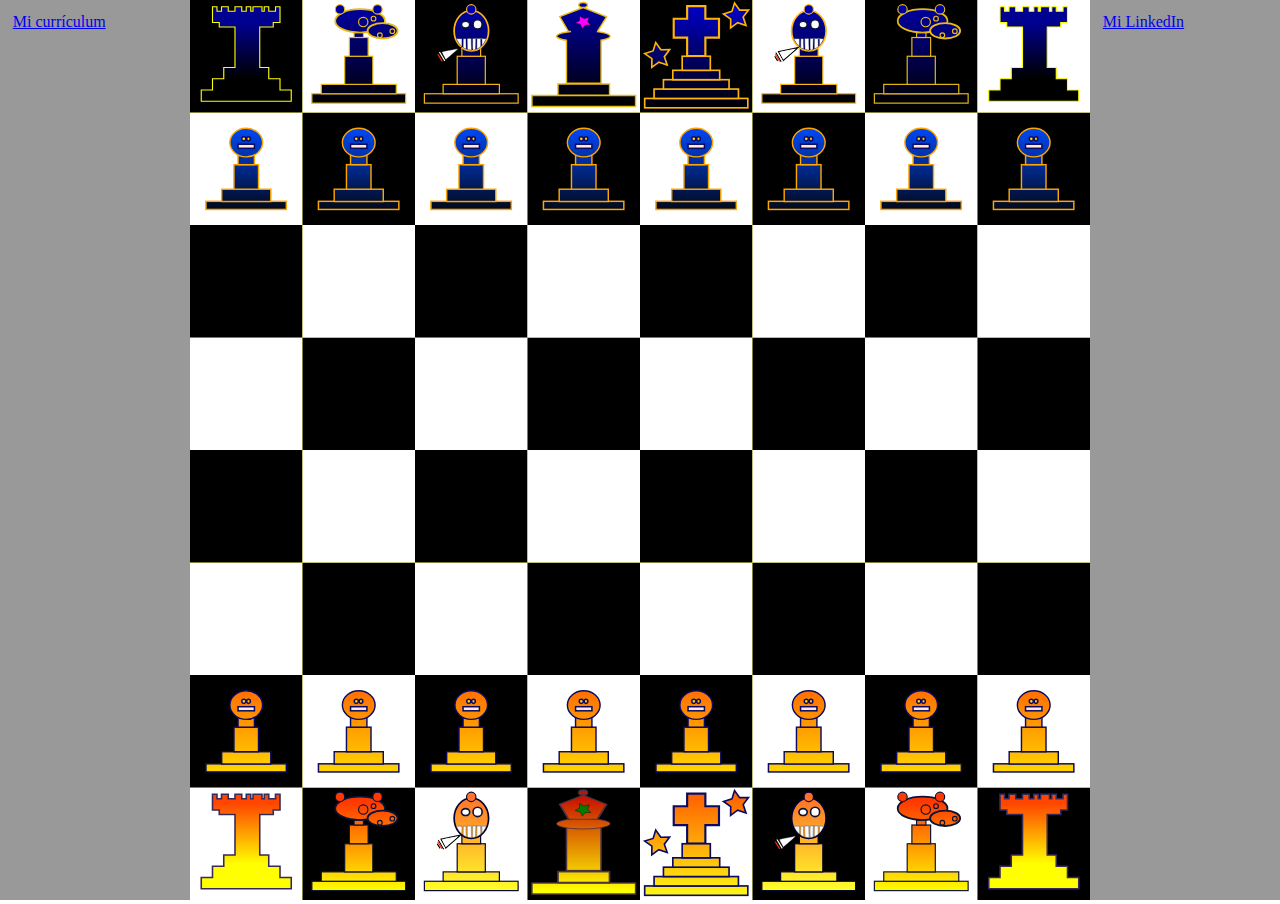
==== www/chess/index.html @ 3f81ac70 "Chess part of the site" ====
<!DOCTYPE HTML>
<html>
<head>
	<meta charset="utf-8"/>
	<meta name="author" content="Guillaume Mayer"/>
	<meta name="keywords" content="Chess"/>
	<link rel="stylesheet" type="text/css" href="css/chess.css" />
	<title>Chess</title>
</head>
<body>
	<div id="main">
		<div id="pan-side1" class="pan-side">
			<a href="http://gm77.alwaysdata.net/cv" target="_blank">Mi curr&iacute;culum</a>
		</div>
		<div id="pan-main">
			<svg id="svg" width="100%" height="100%"></svg>
		</div>
		<div id="pan-side2" class="pan-side">
			<a href="https://cl.linkedin.com/in/gmayer77" target="_blank">Mi LinkedIn</a>
		</div>
	</div>
	<script type="text/javascript" src="js/chess.js"></script>
</body>
</html>
---- www/chess/css/chess.css ----
body {
	margin: 0;
	overflow: hidden;
}

#main {
	position: absolute;
	display: flex;
	width: 100%;
	height: 100%;
}

.pan-side {
	background-color: #999999;
	flex: 1 1 0;
	min-width: 0;
	min-height: 0;
	padding: 1%;
}

#pan-main {
	background-color: yellow;
	width: 100vmin;
	height: 100vmin;
}

.tile-w {
	fill: white;
}

.tile-b {
	fill: black;
}

.tile-selected {
	fill: blue;
}

.tile2-selected {
	fill: green;
}
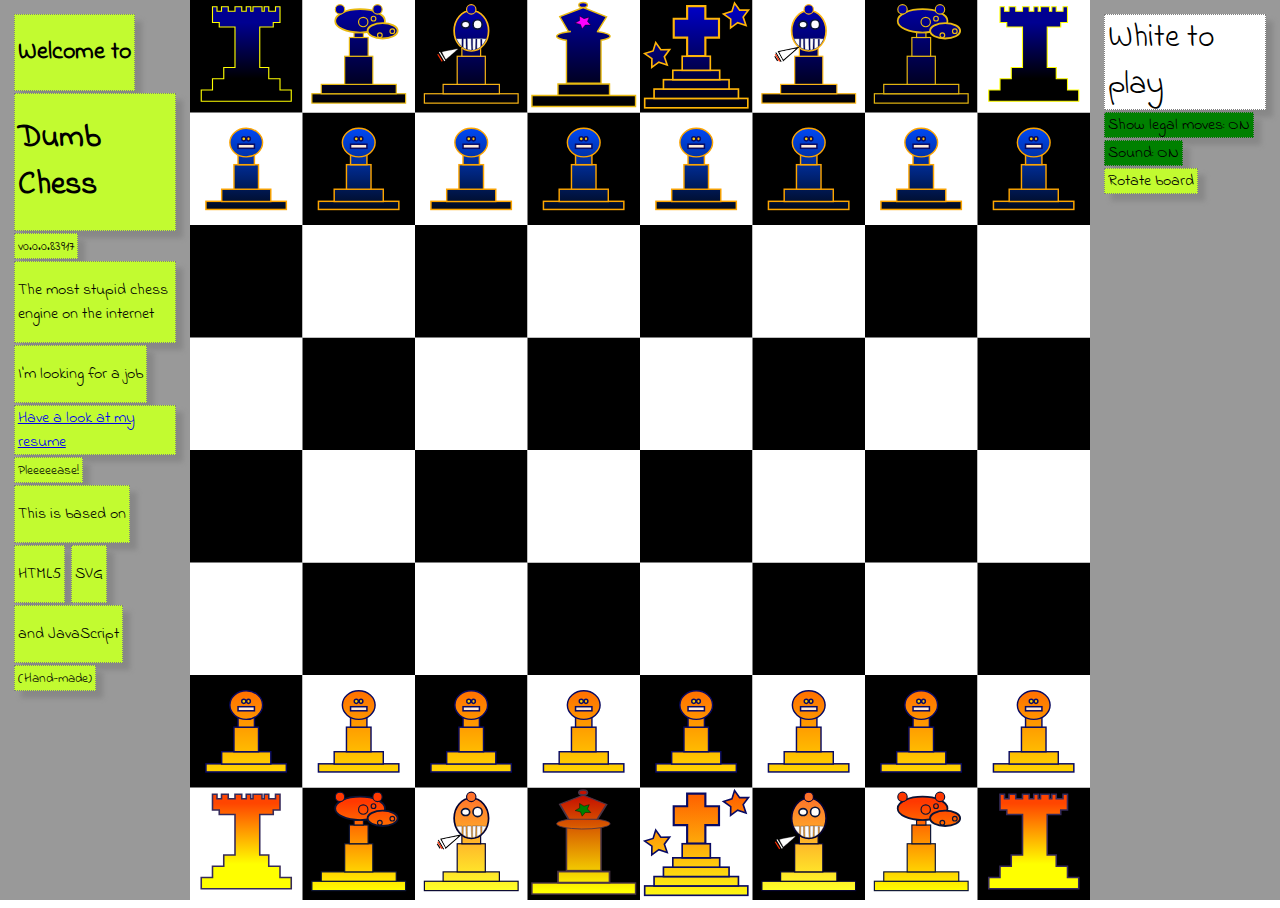
==== commit ebc60312: "Chess improvements" ====
--- a/www/chess/index.html
+++ b/www/chess/index.html
@@ -3,22 +3,104 @@
 <head>
 	<meta charset="utf-8"/>
 	<meta name="author" content="Guillaume Mayer"/>
-	<meta name="keywords" content="Chess"/>
-	<link rel="stylesheet" type="text/css" href="css/chess.css" />
+	<meta name="keywords" content="Chess, Analista, Programador, Desarrollador, PowerBuilder, Power Builder, Java, Santiago, Chile"/>
+	<link rel="stylesheet" type="text/css" href="https://fonts.googleapis.com/css?family=Indie+Flower"/>
+	<link rel="stylesheet" type="text/css" href="css/chess.css"/>
 	<title>Chess</title>
 </head>
 <body>
 	<div id="main">
 		<div id="pan-side1" class="pan-side">
-			<a href="http://gm77.alwaysdata.net/cv" target="_blank">Mi curr&iacute;culum</a>
+			<div class="token"><h2>Welcome to</h2></div>
+			<div class="token"><h1>Dumb Chess</h1></div>
+			<div class="token"><small>v0.0.0.83917</small></div>
+			<div class="token"><p>The most stupid chess engine on the internet</p></div>
+			<div class="token"><p>I'm looking for a job</p></div>
+			<div class="token"><a href="http://gm77.alwaysdata.net/cv" target="_blank">Have a look at my resume</a></div>
+			<div class="token"><small>Pleeeeease!</small></div>
+			<div class="token"><p>This is based on</p></div>
+			<div class="token"><p>HTML5</p></div>
+			<div class="token"><p>SVG</p></div>
+			<div class="token"><p>and JavaScript</p></div>
+			<div class="token"><small>(Hand-made)</small></div>
 		</div>
 		<div id="pan-main">
-			<svg id="svg" width="100%" height="100%"></svg>
+			<svg id="svg" width="100%" height="100%">
+				<rect x="0%" y="87.5%" width="12.5%" height="12.5%" id="a1" class="tile-w" data-row="0" data-col="0"/>
+				<rect x="12.5%" y="87.5%" width="12.5%" height="12.5%" id="b1" class="tile-b" data-row="0" data-col="1"/>
+				<rect x="25%" y="87.5%" width="12.5%" height="12.5%" id="c1" class="tile-w" data-row="0" data-col="2"/>
+				<rect x="37.5%" y="87.5%" width="12.5%" height="12.5%" id="d1" class="tile-b" data-row="0" data-col="3"/>
+				<rect x="50%" y="87.5%" width="12.5%" height="12.5%" id="e1" class="tile-w" data-row="0" data-col="4"/>
+				<rect x="62.5%" y="87.5%" width="12.5%" height="12.5%" id="f1" class="tile-b" data-row="0" data-col="5"/>
+				<rect x="75%" y="87.5%" width="12.5%" height="12.5%" id="g1" class="tile-w" data-row="0" data-col="6"/>
+				<rect x="87.5%" y="87.5%" width="12.5%" height="12.5%" id="h1" class="tile-b" data-row="0" data-col="7"/>
+				<rect x="0%" y="75%" width="12.5%" height="12.5%" id="a2" class="tile-b" data-row="1" data-col="0"/>
+				<rect x="12.5%" y="75%" width="12.5%" height="12.5%" id="b2" class="tile-w" data-row="1" data-col="1"/>
+				<rect x="25%" y="75%" width="12.5%" height="12.5%" id="c2" class="tile-b" data-row="1" data-col="2"/>
+				<rect x="37.5%" y="75%" width="12.5%" height="12.5%" id="d2" class="tile-w" data-row="1" data-col="3"/>
+				<rect x="50%" y="75%" width="12.5%" height="12.5%" id="e2" class="tile-b" data-row="1" data-col="4"/>
+				<rect x="62.5%" y="75%" width="12.5%" height="12.5%" id="f2" class="tile-w" data-row="1" data-col="5"/>
+				<rect x="75%" y="75%" width="12.5%" height="12.5%" id="g2" class="tile-b" data-row="1" data-col="6"/>
+				<rect x="87.5%" y="75%" width="12.5%" height="12.5%" id="h2" class="tile-w" data-row="1" data-col="7"/>
+				<rect x="0%" y="62.5%" width="12.5%" height="12.5%" id="a3" class="tile-w" data-row="2" data-col="0"/>
+				<rect x="12.5%" y="62.5%" width="12.5%" height="12.5%" id="b3" class="tile-b" data-row="2" data-col="1"/>
+				<rect x="25%" y="62.5%" width="12.5%" height="12.5%" id="c3" class="tile-w" data-row="2" data-col="2"/>
+				<rect x="37.5%" y="62.5%" width="12.5%" height="12.5%" id="d3" class="tile-b" data-row="2" data-col="3"/>
+				<rect x="50%" y="62.5%" width="12.5%" height="12.5%" id="e3" class="tile-w" data-row="2" data-col="4"/>
+				<rect x="62.5%" y="62.5%" width="12.5%" height="12.5%" id="f3" class="tile-b" data-row="2" data-col="5"/>
+				<rect x="75%" y="62.5%" width="12.5%" height="12.5%" id="g3" class="tile-w" data-row="2" data-col="6"/>
+				<rect x="87.5%" y="62.5%" width="12.5%" height="12.5%" id="h3" class="tile-b" data-row="2" data-col="7"/>
+				<rect x="0%" y="50%" width="12.5%" height="12.5%" id="a4" class="tile-b" data-row="3" data-col="0"/>
+				<rect x="12.5%" y="50%" width="12.5%" height="12.5%" id="b4" class="tile-w" data-row="3" data-col="1"/>
+				<rect x="25%" y="50%" width="12.5%" height="12.5%" id="c4" class="tile-b" data-row="3" data-col="2"/>
+				<rect x="37.5%" y="50%" width="12.5%" height="12.5%" id="d4" class="tile-w" data-row="3" data-col="3"/>
+				<rect x="50%" y="50%" width="12.5%" height="12.5%" id="e4" class="tile-b" data-row="3" data-col="4"/>
+				<rect x="62.5%" y="50%" width="12.5%" height="12.5%" id="f4" class="tile-w" data-row="3" data-col="5"/>
+				<rect x="75%" y="50%" width="12.5%" height="12.5%" id="g4" class="tile-b" data-row="3" data-col="6"/>
+				<rect x="87.5%" y="50%" width="12.5%" height="12.5%" id="h4" class="tile-w" data-row="3" data-col="7"/>
+				<rect x="0%" y="37.5%" width="12.5%" height="12.5%" id="a5" class="tile-w" data-row="4" data-col="0"/>
+				<rect x="12.5%" y="37.5%" width="12.5%" height="12.5%" id="b5" class="tile-b" data-row="4" data-col="1"/>
+				<rect x="25%" y="37.5%" width="12.5%" height="12.5%" id="c5" class="tile-w" data-row="4" data-col="2"/>
+				<rect x="37.5%" y="37.5%" width="12.5%" height="12.5%" id="d5" class="tile-b" data-row="4" data-col="3"/>
+				<rect x="50%" y="37.5%" width="12.5%" height="12.5%" id="e5" class="tile-w" data-row="4" data-col="4"/>
+				<rect x="62.5%" y="37.5%" width="12.5%" height="12.5%" id="f5" class="tile-b" data-row="4" data-col="5"/>
+				<rect x="75%" y="37.5%" width="12.5%" height="12.5%" id="g5" class="tile-w" data-row="4" data-col="6"/>
+				<rect x="87.5%" y="37.5%" width="12.5%" height="12.5%" id="h5" class="tile-b" data-row="4" data-col="7"/>
+				<rect x="0%" y="25%" width="12.5%" height="12.5%" id="a6" class="tile-b" data-row="5" data-col="0"/>
+				<rect x="12.5%" y="25%" width="12.5%" height="12.5%" id="b6" class="tile-w" data-row="5" data-col="1"/>
+				<rect x="25%" y="25%" width="12.5%" height="12.5%" id="c6" class="tile-b" data-row="5" data-col="2"/>
+				<rect x="37.5%" y="25%" width="12.5%" height="12.5%" id="d6" class="tile-w" data-row="5" data-col="3"/>
+				<rect x="50%" y="25%" width="12.5%" height="12.5%" id="e6" class="tile-b" data-row="5" data-col="4"/>
+				<rect x="62.5%" y="25%" width="12.5%" height="12.5%" id="f6" class="tile-w" data-row="5" data-col="5"/>
+				<rect x="75%" y="25%" width="12.5%" height="12.5%" id="g6" class="tile-b" data-row="5" data-col="6"/>
+				<rect x="87.5%" y="25%" width="12.5%" height="12.5%" id="h6" class="tile-w" data-row="5" data-col="7"/>
+				<rect x="0%" y="12.5%" width="12.5%" height="12.5%" id="a7" class="tile-w" data-row="6" data-col="0"/>
+				<rect x="12.5%" y="12.5%" width="12.5%" height="12.5%" id="b7" class="tile-b" data-row="6" data-col="1"/>
+				<rect x="25%" y="12.5%" width="12.5%" height="12.5%" id="c7" class="tile-w" data-row="6" data-col="2"/>
+				<rect x="37.5%" y="12.5%" width="12.5%" height="12.5%" id="d7" class="tile-b" data-row="6" data-col="3"/>
+				<rect x="50%" y="12.5%" width="12.5%" height="12.5%" id="e7" class="tile-w" data-row="6" data-col="4"/>
+				<rect x="62.5%" y="12.5%" width="12.5%" height="12.5%" id="f7" class="tile-b" data-row="6" data-col="5"/>
+				<rect x="75%" y="12.5%" width="12.5%" height="12.5%" id="g7" class="tile-w" data-row="6" data-col="6"/>
+				<rect x="87.5%" y="12.5%" width="12.5%" height="12.5%" id="h7" class="tile-b" data-row="6" data-col="7"/>
+				<rect x="0%" y="0%" width="12.5%" height="12.5%" id="a8" class="tile-b" data-row="7" data-col="0"/>
+				<rect x="12.5%" y="0%" width="12.5%" height="12.5%" id="b8" class="tile-w" data-row="7" data-col="1"/>
+				<rect x="25%" y="0%" width="12.5%" height="12.5%" id="c8" class="tile-b" data-row="7" data-col="2"/>
+				<rect x="37.5%" y="0%" width="12.5%" height="12.5%" id="d8" class="tile-w" data-row="7" data-col="3"/>
+				<rect x="50%" y="0%" width="12.5%" height="12.5%" id="e8" class="tile-b" data-row="7" data-col="4"/>
+				<rect x="62.5%" y="0%" width="12.5%" height="12.5%" id="f8" class="tile-w" data-row="7" data-col="5"/>
+				<rect x="75%" y="0%" width="12.5%" height="12.5%" id="g8" class="tile-b" data-row="7" data-col="6"/>
+				<rect x="87.5%" y="0%" width="12.5%" height="12.5%" id="h8" class="tile-w" data-row="7" data-col="7"/>				
+			</svg>
 		</div>
 		<div id="pan-side2" class="pan-side">
-			<a href="https://cl.linkedin.com/in/gmayer77" target="_blank">Mi LinkedIn</a>
+			<div id="colorToPlay" class="token White">to play</div>
+			<div id="toggleShowLegalMoves" class="token ON">Show legal moves: </div>
+			<div id="toggleSound" class="token ON">Sound: </div>
+			<div id="rotateBoard" class="token">Rotate board</div>
 		</div>
 	</div>
+	<script type="text/javascript" src="js/const.js"></script>
+	<script type="text/javascript" src="js/move.js"></script>
 	<script type="text/javascript" src="js/chess.js"></script>
 </body>
 </html>
--- a/www/chess/css/chess.css
+++ b/www/chess/css/chess.css
@@ -1,6 +1,7 @@
 body {
 	margin: 0;
 	overflow: hidden;
+	font-family: "Indie Flower";
 }
 
 #main {
@@ -19,7 +20,6 @@
 }
 
 #pan-main {
-	background-color: yellow;
 	width: 100vmin;
 	height: 100vmin;
 }
@@ -39,3 +39,64 @@
 .tile2-selected {
 	fill: green;
 }
+
+.token {
+	display: inline-block;
+	box-shadow: 7px 7px 5px #888888;
+	margin: 1px 1px 1px 1px;
+	border: 1px dotted grey;
+	padding: 0px 3px 0px 3px;
+	background-color: #c2fb30;
+	-webkit-user-select: none;
+	cursor: default;
+}
+
+.White {
+	background-color: white;
+	font-size: 2em;
+	color: black;
+}
+.White::before {
+	content: "White ";
+}
+
+.Black {
+	background-color: black;
+	font-size: 2em;
+	color: white;
+}
+.Black::before {
+	content: "Black ";
+}
+
+.legal {
+	pointer-events: none;
+}
+
+.green {
+	fill: #00BB00;
+}
+
+.red {
+	fill: red;
+}
+
+.ON {
+	background-color: green;
+	cursor: pointer;
+}
+.ON::after {
+	content: "ON";
+}
+
+.OFF {
+	background-color: red;
+	cursor: pointer;
+}
+.OFF::after {
+	content: "OFF";
+}
+
+.rotate180 {
+	transform: rotate(180deg);
+}
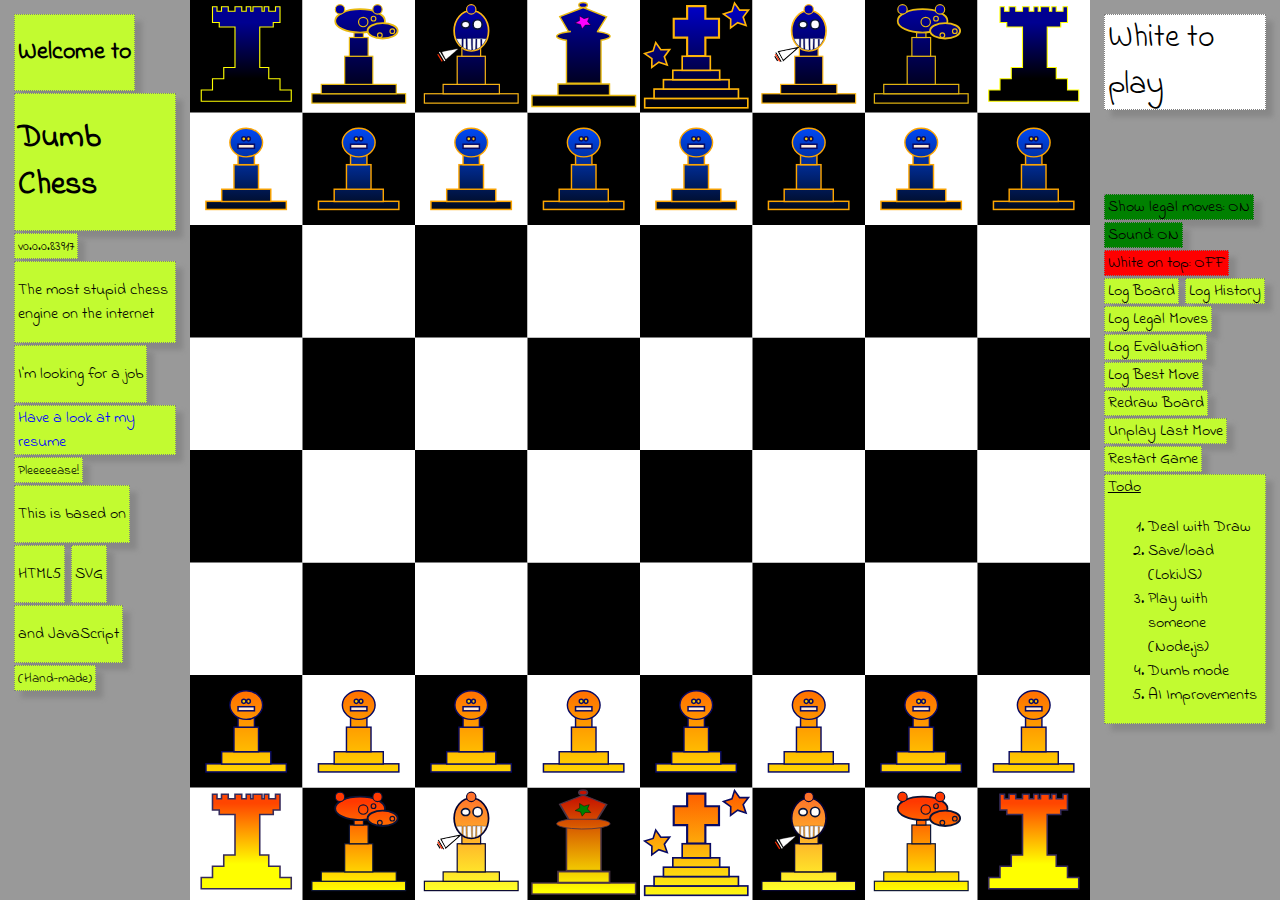
==== commit 03b8d88e: "DumbChess can play" ====
--- a/www/chess/index.html
+++ b/www/chess/index.html
@@ -3,10 +3,10 @@
 <head>
 	<meta charset="utf-8"/>
 	<meta name="author" content="Guillaume Mayer"/>
-	<meta name="keywords" content="Chess, Analista, Programador, Desarrollador, PowerBuilder, Power Builder, Java, Santiago, Chile"/>
+	<meta name="keywords" content="Dumb Chess, Chess, Desarrollador, Analista, Programador, PowerBuilder, Power Builder, Java, Santiago, Chile"/>
 	<link rel="stylesheet" type="text/css" href="https://fonts.googleapis.com/css?family=Indie+Flower"/>
 	<link rel="stylesheet" type="text/css" href="css/chess.css"/>
-	<title>Chess</title>
+	<title>Dumb Chess</title>
 </head>
 <body>
 	<div id="main">
@@ -26,81 +26,145 @@
 		</div>
 		<div id="pan-main">
 			<svg id="svg" width="100%" height="100%">
-				<rect x="0%" y="87.5%" width="12.5%" height="12.5%" id="a1" class="tile-w" data-row="0" data-col="0"/>
-				<rect x="12.5%" y="87.5%" width="12.5%" height="12.5%" id="b1" class="tile-b" data-row="0" data-col="1"/>
-				<rect x="25%" y="87.5%" width="12.5%" height="12.5%" id="c1" class="tile-w" data-row="0" data-col="2"/>
-				<rect x="37.5%" y="87.5%" width="12.5%" height="12.5%" id="d1" class="tile-b" data-row="0" data-col="3"/>
-				<rect x="50%" y="87.5%" width="12.5%" height="12.5%" id="e1" class="tile-w" data-row="0" data-col="4"/>
-				<rect x="62.5%" y="87.5%" width="12.5%" height="12.5%" id="f1" class="tile-b" data-row="0" data-col="5"/>
-				<rect x="75%" y="87.5%" width="12.5%" height="12.5%" id="g1" class="tile-w" data-row="0" data-col="6"/>
-				<rect x="87.5%" y="87.5%" width="12.5%" height="12.5%" id="h1" class="tile-b" data-row="0" data-col="7"/>
-				<rect x="0%" y="75%" width="12.5%" height="12.5%" id="a2" class="tile-b" data-row="1" data-col="0"/>
-				<rect x="12.5%" y="75%" width="12.5%" height="12.5%" id="b2" class="tile-w" data-row="1" data-col="1"/>
-				<rect x="25%" y="75%" width="12.5%" height="12.5%" id="c2" class="tile-b" data-row="1" data-col="2"/>
-				<rect x="37.5%" y="75%" width="12.5%" height="12.5%" id="d2" class="tile-w" data-row="1" data-col="3"/>
-				<rect x="50%" y="75%" width="12.5%" height="12.5%" id="e2" class="tile-b" data-row="1" data-col="4"/>
-				<rect x="62.5%" y="75%" width="12.5%" height="12.5%" id="f2" class="tile-w" data-row="1" data-col="5"/>
-				<rect x="75%" y="75%" width="12.5%" height="12.5%" id="g2" class="tile-b" data-row="1" data-col="6"/>
-				<rect x="87.5%" y="75%" width="12.5%" height="12.5%" id="h2" class="tile-w" data-row="1" data-col="7"/>
-				<rect x="0%" y="62.5%" width="12.5%" height="12.5%" id="a3" class="tile-w" data-row="2" data-col="0"/>
-				<rect x="12.5%" y="62.5%" width="12.5%" height="12.5%" id="b3" class="tile-b" data-row="2" data-col="1"/>
-				<rect x="25%" y="62.5%" width="12.5%" height="12.5%" id="c3" class="tile-w" data-row="2" data-col="2"/>
-				<rect x="37.5%" y="62.5%" width="12.5%" height="12.5%" id="d3" class="tile-b" data-row="2" data-col="3"/>
-				<rect x="50%" y="62.5%" width="12.5%" height="12.5%" id="e3" class="tile-w" data-row="2" data-col="4"/>
-				<rect x="62.5%" y="62.5%" width="12.5%" height="12.5%" id="f3" class="tile-b" data-row="2" data-col="5"/>
-				<rect x="75%" y="62.5%" width="12.5%" height="12.5%" id="g3" class="tile-w" data-row="2" data-col="6"/>
-				<rect x="87.5%" y="62.5%" width="12.5%" height="12.5%" id="h3" class="tile-b" data-row="2" data-col="7"/>
-				<rect x="0%" y="50%" width="12.5%" height="12.5%" id="a4" class="tile-b" data-row="3" data-col="0"/>
-				<rect x="12.5%" y="50%" width="12.5%" height="12.5%" id="b4" class="tile-w" data-row="3" data-col="1"/>
-				<rect x="25%" y="50%" width="12.5%" height="12.5%" id="c4" class="tile-b" data-row="3" data-col="2"/>
-				<rect x="37.5%" y="50%" width="12.5%" height="12.5%" id="d4" class="tile-w" data-row="3" data-col="3"/>
-				<rect x="50%" y="50%" width="12.5%" height="12.5%" id="e4" class="tile-b" data-row="3" data-col="4"/>
-				<rect x="62.5%" y="50%" width="12.5%" height="12.5%" id="f4" class="tile-w" data-row="3" data-col="5"/>
-				<rect x="75%" y="50%" width="12.5%" height="12.5%" id="g4" class="tile-b" data-row="3" data-col="6"/>
-				<rect x="87.5%" y="50%" width="12.5%" height="12.5%" id="h4" class="tile-w" data-row="3" data-col="7"/>
-				<rect x="0%" y="37.5%" width="12.5%" height="12.5%" id="a5" class="tile-w" data-row="4" data-col="0"/>
-				<rect x="12.5%" y="37.5%" width="12.5%" height="12.5%" id="b5" class="tile-b" data-row="4" data-col="1"/>
-				<rect x="25%" y="37.5%" width="12.5%" height="12.5%" id="c5" class="tile-w" data-row="4" data-col="2"/>
-				<rect x="37.5%" y="37.5%" width="12.5%" height="12.5%" id="d5" class="tile-b" data-row="4" data-col="3"/>
-				<rect x="50%" y="37.5%" width="12.5%" height="12.5%" id="e5" class="tile-w" data-row="4" data-col="4"/>
-				<rect x="62.5%" y="37.5%" width="12.5%" height="12.5%" id="f5" class="tile-b" data-row="4" data-col="5"/>
-				<rect x="75%" y="37.5%" width="12.5%" height="12.5%" id="g5" class="tile-w" data-row="4" data-col="6"/>
-				<rect x="87.5%" y="37.5%" width="12.5%" height="12.5%" id="h5" class="tile-b" data-row="4" data-col="7"/>
-				<rect x="0%" y="25%" width="12.5%" height="12.5%" id="a6" class="tile-b" data-row="5" data-col="0"/>
-				<rect x="12.5%" y="25%" width="12.5%" height="12.5%" id="b6" class="tile-w" data-row="5" data-col="1"/>
-				<rect x="25%" y="25%" width="12.5%" height="12.5%" id="c6" class="tile-b" data-row="5" data-col="2"/>
-				<rect x="37.5%" y="25%" width="12.5%" height="12.5%" id="d6" class="tile-w" data-row="5" data-col="3"/>
-				<rect x="50%" y="25%" width="12.5%" height="12.5%" id="e6" class="tile-b" data-row="5" data-col="4"/>
-				<rect x="62.5%" y="25%" width="12.5%" height="12.5%" id="f6" class="tile-w" data-row="5" data-col="5"/>
-				<rect x="75%" y="25%" width="12.5%" height="12.5%" id="g6" class="tile-b" data-row="5" data-col="6"/>
-				<rect x="87.5%" y="25%" width="12.5%" height="12.5%" id="h6" class="tile-w" data-row="5" data-col="7"/>
-				<rect x="0%" y="12.5%" width="12.5%" height="12.5%" id="a7" class="tile-w" data-row="6" data-col="0"/>
-				<rect x="12.5%" y="12.5%" width="12.5%" height="12.5%" id="b7" class="tile-b" data-row="6" data-col="1"/>
-				<rect x="25%" y="12.5%" width="12.5%" height="12.5%" id="c7" class="tile-w" data-row="6" data-col="2"/>
-				<rect x="37.5%" y="12.5%" width="12.5%" height="12.5%" id="d7" class="tile-b" data-row="6" data-col="3"/>
-				<rect x="50%" y="12.5%" width="12.5%" height="12.5%" id="e7" class="tile-w" data-row="6" data-col="4"/>
-				<rect x="62.5%" y="12.5%" width="12.5%" height="12.5%" id="f7" class="tile-b" data-row="6" data-col="5"/>
-				<rect x="75%" y="12.5%" width="12.5%" height="12.5%" id="g7" class="tile-w" data-row="6" data-col="6"/>
-				<rect x="87.5%" y="12.5%" width="12.5%" height="12.5%" id="h7" class="tile-b" data-row="6" data-col="7"/>
-				<rect x="0%" y="0%" width="12.5%" height="12.5%" id="a8" class="tile-b" data-row="7" data-col="0"/>
-				<rect x="12.5%" y="0%" width="12.5%" height="12.5%" id="b8" class="tile-w" data-row="7" data-col="1"/>
-				<rect x="25%" y="0%" width="12.5%" height="12.5%" id="c8" class="tile-b" data-row="7" data-col="2"/>
-				<rect x="37.5%" y="0%" width="12.5%" height="12.5%" id="d8" class="tile-w" data-row="7" data-col="3"/>
-				<rect x="50%" y="0%" width="12.5%" height="12.5%" id="e8" class="tile-b" data-row="7" data-col="4"/>
-				<rect x="62.5%" y="0%" width="12.5%" height="12.5%" id="f8" class="tile-w" data-row="7" data-col="5"/>
-				<rect x="75%" y="0%" width="12.5%" height="12.5%" id="g8" class="tile-b" data-row="7" data-col="6"/>
-				<rect x="87.5%" y="0%" width="12.5%" height="12.5%" id="h8" class="tile-w" data-row="7" data-col="7"/>				
+				<g id="tiles">
+					<rect x="0%" y="87.5%" width="12.5%" height="12.5%" id="a1" class="tile-w" data-row="0" data-col="0"/>
+					<rect x="12.5%" y="87.5%" width="12.5%" height="12.5%" id="b1" class="tile-b" data-row="0" data-col="1"/>
+					<rect x="25%" y="87.5%" width="12.5%" height="12.5%" id="c1" class="tile-w" data-row="0" data-col="2"/>
+					<rect x="37.5%" y="87.5%" width="12.5%" height="12.5%" id="d1" class="tile-b" data-row="0" data-col="3"/>
+					<rect x="50%" y="87.5%" width="12.5%" height="12.5%" id="e1" class="tile-w" data-row="0" data-col="4"/>
+					<rect x="62.5%" y="87.5%" width="12.5%" height="12.5%" id="f1" class="tile-b" data-row="0" data-col="5"/>
+					<rect x="75%" y="87.5%" width="12.5%" height="12.5%" id="g1" class="tile-w" data-row="0" data-col="6"/>
+					<rect x="87.5%" y="87.5%" width="12.5%" height="12.5%" id="h1" class="tile-b" data-row="0" data-col="7"/>
+					<rect x="0%" y="75%" width="12.5%" height="12.5%" id="a2" class="tile-b" data-row="1" data-col="0"/>
+					<rect x="12.5%" y="75%" width="12.5%" height="12.5%" id="b2" class="tile-w" data-row="1" data-col="1"/>
+					<rect x="25%" y="75%" width="12.5%" height="12.5%" id="c2" class="tile-b" data-row="1" data-col="2"/>
+					<rect x="37.5%" y="75%" width="12.5%" height="12.5%" id="d2" class="tile-w" data-row="1" data-col="3"/>
+					<rect x="50%" y="75%" width="12.5%" height="12.5%" id="e2" class="tile-b" data-row="1" data-col="4"/>
+					<rect x="62.5%" y="75%" width="12.5%" height="12.5%" id="f2" class="tile-w" data-row="1" data-col="5"/>
+					<rect x="75%" y="75%" width="12.5%" height="12.5%" id="g2" class="tile-b" data-row="1" data-col="6"/>
+					<rect x="87.5%" y="75%" width="12.5%" height="12.5%" id="h2" class="tile-w" data-row="1" data-col="7"/>
+					<rect x="0%" y="62.5%" width="12.5%" height="12.5%" id="a3" class="tile-w" data-row="2" data-col="0"/>
+					<rect x="12.5%" y="62.5%" width="12.5%" height="12.5%" id="b3" class="tile-b" data-row="2" data-col="1"/>
+					<rect x="25%" y="62.5%" width="12.5%" height="12.5%" id="c3" class="tile-w" data-row="2" data-col="2"/>
+					<rect x="37.5%" y="62.5%" width="12.5%" height="12.5%" id="d3" class="tile-b" data-row="2" data-col="3"/>
+					<rect x="50%" y="62.5%" width="12.5%" height="12.5%" id="e3" class="tile-w" data-row="2" data-col="4"/>
+					<rect x="62.5%" y="62.5%" width="12.5%" height="12.5%" id="f3" class="tile-b" data-row="2" data-col="5"/>
+					<rect x="75%" y="62.5%" width="12.5%" height="12.5%" id="g3" class="tile-w" data-row="2" data-col="6"/>
+					<rect x="87.5%" y="62.5%" width="12.5%" height="12.5%" id="h3" class="tile-b" data-row="2" data-col="7"/>
+					<rect x="0%" y="50%" width="12.5%" height="12.5%" id="a4" class="tile-b" data-row="3" data-col="0"/>
+					<rect x="12.5%" y="50%" width="12.5%" height="12.5%" id="b4" class="tile-w" data-row="3" data-col="1"/>
+					<rect x="25%" y="50%" width="12.5%" height="12.5%" id="c4" class="tile-b" data-row="3" data-col="2"/>
+					<rect x="37.5%" y="50%" width="12.5%" height="12.5%" id="d4" class="tile-w" data-row="3" data-col="3"/>
+					<rect x="50%" y="50%" width="12.5%" height="12.5%" id="e4" class="tile-b" data-row="3" data-col="4"/>
+					<rect x="62.5%" y="50%" width="12.5%" height="12.5%" id="f4" class="tile-w" data-row="3" data-col="5"/>
+					<rect x="75%" y="50%" width="12.5%" height="12.5%" id="g4" class="tile-b" data-row="3" data-col="6"/>
+					<rect x="87.5%" y="50%" width="12.5%" height="12.5%" id="h4" class="tile-w" data-row="3" data-col="7"/>
+					<rect x="0%" y="37.5%" width="12.5%" height="12.5%" id="a5" class="tile-w" data-row="4" data-col="0"/>
+					<rect x="12.5%" y="37.5%" width="12.5%" height="12.5%" id="b5" class="tile-b" data-row="4" data-col="1"/>
+					<rect x="25%" y="37.5%" width="12.5%" height="12.5%" id="c5" class="tile-w" data-row="4" data-col="2"/>
+					<rect x="37.5%" y="37.5%" width="12.5%" height="12.5%" id="d5" class="tile-b" data-row="4" data-col="3"/>
+					<rect x="50%" y="37.5%" width="12.5%" height="12.5%" id="e5" class="tile-w" data-row="4" data-col="4"/>
+					<rect x="62.5%" y="37.5%" width="12.5%" height="12.5%" id="f5" class="tile-b" data-row="4" data-col="5"/>
+					<rect x="75%" y="37.5%" width="12.5%" height="12.5%" id="g5" class="tile-w" data-row="4" data-col="6"/>
+					<rect x="87.5%" y="37.5%" width="12.5%" height="12.5%" id="h5" class="tile-b" data-row="4" data-col="7"/>
+					<rect x="0%" y="25%" width="12.5%" height="12.5%" id="a6" class="tile-b" data-row="5" data-col="0"/>
+					<rect x="12.5%" y="25%" width="12.5%" height="12.5%" id="b6" class="tile-w" data-row="5" data-col="1"/>
+					<rect x="25%" y="25%" width="12.5%" height="12.5%" id="c6" class="tile-b" data-row="5" data-col="2"/>
+					<rect x="37.5%" y="25%" width="12.5%" height="12.5%" id="d6" class="tile-w" data-row="5" data-col="3"/>
+					<rect x="50%" y="25%" width="12.5%" height="12.5%" id="e6" class="tile-b" data-row="5" data-col="4"/>
+					<rect x="62.5%" y="25%" width="12.5%" height="12.5%" id="f6" class="tile-w" data-row="5" data-col="5"/>
+					<rect x="75%" y="25%" width="12.5%" height="12.5%" id="g6" class="tile-b" data-row="5" data-col="6"/>
+					<rect x="87.5%" y="25%" width="12.5%" height="12.5%" id="h6" class="tile-w" data-row="5" data-col="7"/>
+					<rect x="0%" y="12.5%" width="12.5%" height="12.5%" id="a7" class="tile-w" data-row="6" data-col="0"/>
+					<rect x="12.5%" y="12.5%" width="12.5%" height="12.5%" id="b7" class="tile-b" data-row="6" data-col="1"/>
+					<rect x="25%" y="12.5%" width="12.5%" height="12.5%" id="c7" class="tile-w" data-row="6" data-col="2"/>
+					<rect x="37.5%" y="12.5%" width="12.5%" height="12.5%" id="d7" class="tile-b" data-row="6" data-col="3"/>
+					<rect x="50%" y="12.5%" width="12.5%" height="12.5%" id="e7" class="tile-w" data-row="6" data-col="4"/>
+					<rect x="62.5%" y="12.5%" width="12.5%" height="12.5%" id="f7" class="tile-b" data-row="6" data-col="5"/>
+					<rect x="75%" y="12.5%" width="12.5%" height="12.5%" id="g7" class="tile-w" data-row="6" data-col="6"/>
+					<rect x="87.5%" y="12.5%" width="12.5%" height="12.5%" id="h7" class="tile-b" data-row="6" data-col="7"/>
+					<rect x="0%" y="0%" width="12.5%" height="12.5%" id="a8" class="tile-b" data-row="7" data-col="0"/>
+					<rect x="12.5%" y="0%" width="12.5%" height="12.5%" id="b8" class="tile-w" data-row="7" data-col="1"/>
+					<rect x="25%" y="0%" width="12.5%" height="12.5%" id="c8" class="tile-b" data-row="7" data-col="2"/>
+					<rect x="37.5%" y="0%" width="12.5%" height="12.5%" id="d8" class="tile-w" data-row="7" data-col="3"/>
+					<rect x="50%" y="0%" width="12.5%" height="12.5%" id="e8" class="tile-b" data-row="7" data-col="4"/>
+					<rect x="62.5%" y="0%" width="12.5%" height="12.5%" id="f8" class="tile-w" data-row="7" data-col="5"/>
+					<rect x="75%" y="0%" width="12.5%" height="12.5%" id="g8" class="tile-b" data-row="7" data-col="6"/>
+					<rect x="87.5%" y="0%" width="12.5%" height="12.5%" id="h8" class="tile-w" data-row="7" data-col="7"/>
+				</g>
+				<g id="highlights"/>
+				<g id="pieces"/>
 			</svg>
 		</div>
 		<div id="pan-side2" class="pan-side">
 			<div id="colorToPlay" class="token White">to play</div>
+			<div id="thinking" class="token">Let me think about it !</div>
 			<div id="toggleShowLegalMoves" class="token ON">Show legal moves: </div>
-			<div id="toggleSound" class="token ON">Sound: </div>
-			<div id="rotateBoard" class="token">Rotate board</div>
+			<div id="toggleSound" class="token OFF">Sound: </div>
+			<div id="rotateBoard" class="token OFF">White on top: </div>
+			<div id="logBoard" class="token action">Log Board</div>
+			<div id="logHistory" class="token action">Log History</div>
+			<div id="logLegalMoves" class="token action">Log Legal Moves</div>
+			<div id="logEval" class="token action">Log Evaluation</div>
+			<div id="logBestMove" class="token action">Log Best Move</div>
+			<div id="redrawBoard" class="token action">Redraw Board</div>
+			<div id="unplayLastMove" class="token action">Unplay Last Move</div>
+			<div id="restartGame" class="token action">Restart Game</div>
+			<div class="token">
+				<u>Todo</u>
+				<ol>
+					<li>Deal with Draw</li>
+					<li>Save/load (LokiJS)</li>
+					<li>Play with someone (Node.js)</li>
+					<li>Dumb mode</li>
+					<li>AI Improvements</li>
+				</ol>
+			</div>
 		</div>
 	</div>
-	<script type="text/javascript" src="js/const.js"></script>
-	<script type="text/javascript" src="js/move.js"></script>
-	<script type="text/javascript" src="js/chess.js"></script>
+	<div id="prom" class="popup">
+		<div>
+			<p>Promote to</p>
+			<svg>
+				<rect x="0" y="0" width="50%" height="50%" class="tile-b"/>
+				<rect x="50%" y="0" width="50%" height="50%" class="tile-w"/>
+				<rect x="0" y="50%" width="50%" height="50%" class="tile-w"/>
+				<rect x="50%" y="50%" width="50%" height="50%" class="tile-b"/>
+				<g id="prom_Black">
+					<image x="0" y="0" width="50%" height="50%"/>
+					<image x="50%" y="0" width="50%" height="50%"/>
+					<image x="0" y="50%" width="50%" height="50%"/>
+					<image x="50%" y="50%" width="50%" height="50%"/>
+				</g>
+				<g id="prom_White">
+					<image x="0" y="0" width="50%" height="50%"/>
+					<image x="50%" y="0" width="50%" height="50%"/>
+					<image x="0" y="50%" width="50%" height="50%"/>
+					<image x="50%" y="50%" width="50%" height="50%"/>
+				</g>
+			</svg>
+			<p align="right">or <a href="javascript:cancelPromote();">Cancel</a></p>
+		</div>
+	</div>
+	<div id="win" class="popup">
+		<div>
+			<svg>
+				<text x="10%" y="60%" textLength="80%" class="win">YOU WIN !!!</text>
+			</svg>
+			<p align="right"><a href="javascript:playAgain();">Play again</a></p>
+		</div>
+	</div>
+	<div id="lose" class="popup">
+		<div>
+			<svg>
+				<text x="10%" y="60%" textLength="80%" class="lose">YOU LOSE !!!</text>
+			</svg>
+			<p align="right"><a href="javascript:retry();">Retry</a> or <a href="javascript:unplayAfterLose();">unplay</a></p>
+		</div>
+	</div>
+	<script type="text/javascript" src="js/dumb-const.js"></script>
+	<script type="text/javascript" src="js/dumb-chess.js"></script>
+	<script type="text/javascript" src="js/dumb-client.js"></script>
+	<script type="text/javascript" src="js/dumb-main.js"></script>
 </body>
 </html>
--- a/www/chess/css/chess.css
+++ b/www/chess/css/chess.css
@@ -4,9 +4,20 @@
 	font-family: "Indie Flower";
 }
 
+a {
+	color: blue;
+	text-decoration: none;
+}
+
+a:hover {
+	color: blue;
+	text-decoration: underline;
+}
+
 #main {
 	position: absolute;
 	display: flex;
+	flex-direction: column;
 	width: 100%;
 	height: 100%;
 }
@@ -22,6 +33,12 @@
 #pan-main {
 	width: 100vmin;
 	height: 100vmin;
+}
+
+@media all and (orientation:landscape) {
+	#main {
+  		flex-direction:row;
+	}
 }
 
 .tile-w {
@@ -40,6 +57,10 @@
 	fill: green;
 }
 
+.tile-checked {
+	fill: red;
+}
+
 .token {
 	display: inline-block;
 	box-shadow: 7px 7px 5px #888888;
@@ -49,6 +70,14 @@
 	background-color: #c2fb30;
 	-webkit-user-select: none;
 	cursor: default;
+}
+
+.action {
+	cursor: pointer;
+}
+.action:hover {
+	background-color: #77ff11;
+	font-weight: 600;
 }
 
 .White {
@@ -100,3 +129,57 @@
 .rotate180 {
 	transform: rotate(180deg);
 }
+
+/* Popup background spans acroos the whole page
+   it's dark and disallow mouse events */
+.popup {
+	display: none;
+	position: fixed;
+	top: 0;
+	right: 0;
+	bottom: 0;
+	left: 0;
+	background: rgba(0, 0, 0, 0.6);
+	pointer-events: none;
+}
+
+.popup > div {
+	position: absolute;
+	left: calc(50% - 21vmin);
+	top: calc(50% - 25.5vmin);
+	padding: 1vmin;
+	border-radius: 10px;
+	background: #ddd;
+	background: linear-gradient(#ddd, #888);
+	opacity: 0.9;
+}
+
+.popup > div > p {
+	margin: 0;
+	padding: 0;
+	height: 4vmin;
+}
+
+.popup > div > svg {
+	width: 40vmin;
+	height: 40vmin;
+}
+
+#thinking {
+	font-size: 1.7em;
+	background-color: orange;
+	text-align: center;
+	visibility: hidden;
+}
+
+.win {
+	fill: green;
+	stroke: lime;
+	font-size: 3.6em;
+}
+
+.lose {
+	fill: red;
+	stroke: pink;
+	font-size: 3.6em;
+}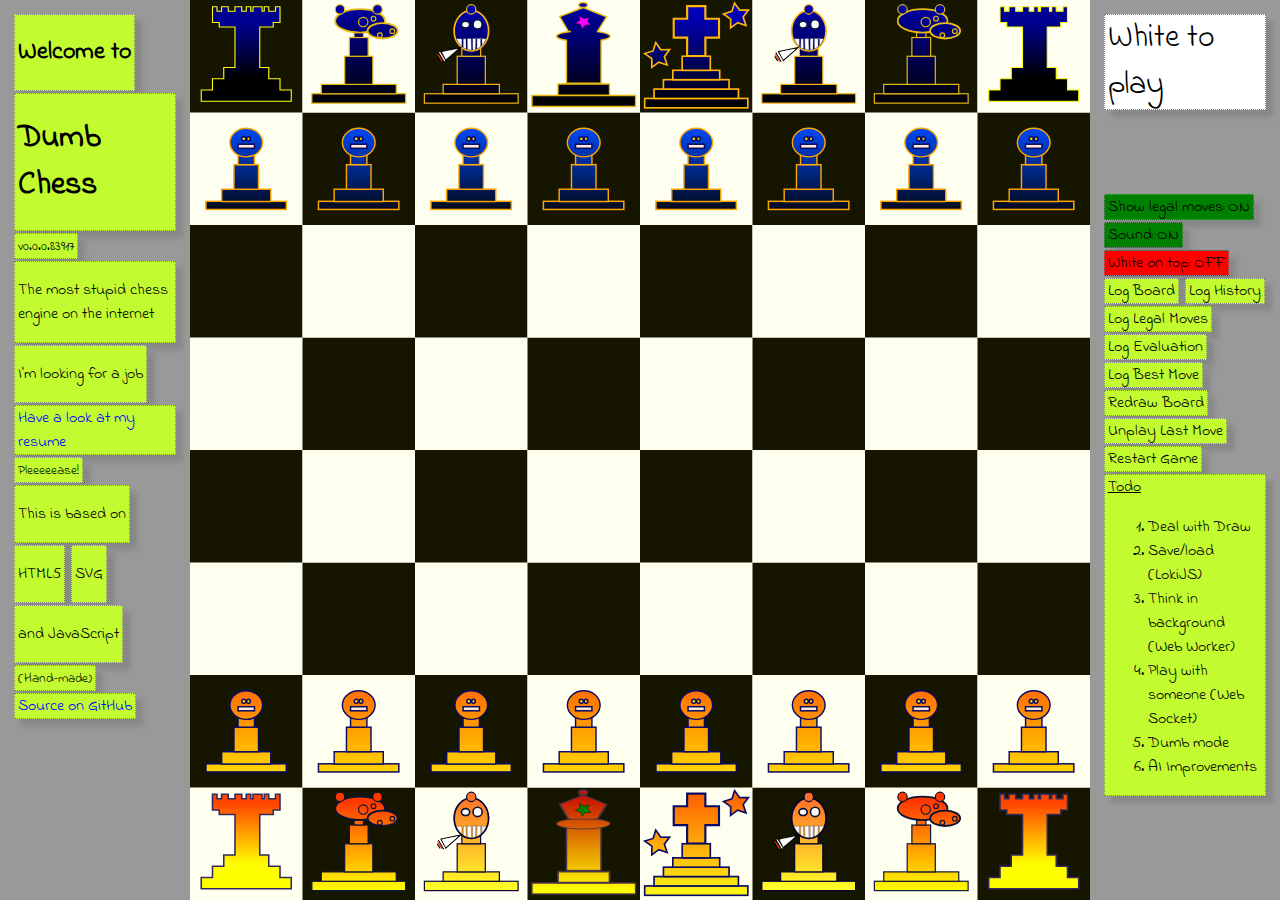
==== commit 14f005e4: "Use of minified files / preview image for social network" ====
--- a/www/chess/index.html
+++ b/www/chess/index.html
@@ -3,9 +3,13 @@
 <head>
 	<meta charset="utf-8"/>
 	<meta name="author" content="Guillaume Mayer"/>
-	<meta name="keywords" content="Dumb Chess, Chess, Desarrollador, Analista, Programador, PowerBuilder, Power Builder, Java, Santiago, Chile"/>
+	<meta name="keywords" content="DumbChess, Chess, Desarrollador, Analista, Programador, PowerBuilder, Power Builder, Java, Santiago, Chile, Guillaume Mayer, Front, JavaScript, Html5"/>
+	<meta property="og:title" content="Dumb Chess"/>
+	<meta property="og:image" content="http://gm77.alwaysdata.net/chess/img/preview.png"/>
+	<meta property="og:description" content="A chess engine you can beat"/>
+	<meta property="og:url" content="http://gm77.alwaysdata.net/chess"/>
 	<link rel="stylesheet" type="text/css" href="https://fonts.googleapis.com/css?family=Indie+Flower"/>
-	<link rel="stylesheet" type="text/css" href="css/chess.css"/>
+	<link rel="stylesheet" type="text/css" href="dumb.css"/>
 	<title>Dumb Chess</title>
 </head>
 <body>
@@ -23,6 +27,7 @@
 			<div class="token"><p>SVG</p></div>
 			<div class="token"><p>and JavaScript</p></div>
 			<div class="token"><small>(Hand-made)</small></div>
+			<div class="token"><a href="https://github.com/Guillaume-Mayer/dumbchess-client" target="_blank">Source on GitHub</a></div>
 		</div>
 		<div id="pan-main">
 			<svg id="svg" width="100%" height="100%">
@@ -115,7 +120,8 @@
 				<ol>
 					<li>Deal with Draw</li>
 					<li>Save/load (LokiJS)</li>
-					<li>Play with someone (Node.js)</li>
+					<li>Think in background (Web Worker)</li>
+					<li>Play with someone (Web Socket)</li>
 					<li>Dumb mode</li>
 					<li>AI Improvements</li>
 				</ol>
@@ -143,7 +149,7 @@
 					<image x="50%" y="50%" width="50%" height="50%"/>
 				</g>
 			</svg>
-			<p align="right">or <a href="javascript:cancelPromote();">Cancel</a></p>
+			<p align="right">or <a id="cancelPromote" href="#">Cancel</a></p>
 		</div>
 	</div>
 	<div id="win" class="popup">
@@ -151,7 +157,7 @@
 			<svg>
 				<text x="10%" y="60%" textLength="80%" class="win">YOU WIN !!!</text>
 			</svg>
-			<p align="right"><a href="javascript:playAgain();">Play again</a></p>
+			<p align="right"><a id="playAgain" href="#">Play again</a></p>
 		</div>
 	</div>
 	<div id="lose" class="popup">
@@ -159,12 +165,9 @@
 			<svg>
 				<text x="10%" y="60%" textLength="80%" class="lose">YOU LOSE !!!</text>
 			</svg>
-			<p align="right"><a href="javascript:retry();">Retry</a> or <a href="javascript:unplayAfterLose();">unplay</a></p>
+			<p align="right"><a id="retry" href="#">Retry</a> or <a id="unplayAfterLose" href="#">unplay</a></p>
 		</div>
 	</div>
-	<script type="text/javascript" src="js/dumb-const.js"></script>
-	<script type="text/javascript" src="js/dumb-chess.js"></script>
-	<script type="text/javascript" src="js/dumb-client.js"></script>
-	<script type="text/javascript" src="js/dumb-main.js"></script>
+	<script type="text/javascript" src="dumb.js"></script>
 </body>
 </html>
--- a/www/chess/dumb.css
+++ b/www/chess/dumb.css
@@ -0,0 +1 @@
+a,a:hover{color:#00f}.Black,.White{font-size:2em}.legal,.popup{pointer-events:none}body{margin:0;overflow:hidden;font-family:"Indie Flower"}a{text-decoration:none}a:hover{text-decoration:underline}#main{position:absolute;display:flex;flex-direction:column;width:100%;height:100%}.pan-side{background-color:#999;flex:1 1 0;min-width:0;min-height:0;padding:1%}#pan-main{width:100vmin;height:100vmin}@media all and (orientation:landscape){#main{flex-direction:row}}.tile-w{fill:ivory}.tile-b{fill:#161600}.tile-selected{fill:#00f}.tile2-selected{fill:green}.tile-checked{fill:red}.token{display:inline-block;box-shadow:7px 7px 5px #888;margin:1px;border:1px dotted grey;padding:0 3px;background-color:#c2fb30;-webkit-user-select:none;cursor:default}.OFF,.ON,.action{cursor:pointer}.action:hover{background-color:#7f1;font-weight:600}.White{background-color:#fff;color:#000}.White::before{content:"White "}.Black{background-color:#000;color:#fff}.Black::before{content:"Black "}.green{fill:#0B0}.red{fill:red}.ON{background-color:green}.ON::after{content:"ON"}.OFF{background-color:red}.OFF::after{content:"OFF"}.rotate180{transform:rotate(180deg)}.popup{display:none;position:fixed;top:0;right:0;bottom:0;left:0;background:rgba(0,0,0,.6)}.popup>div{position:absolute;left:calc(50% - 21vmin);top:calc(50% - 25.5vmin);padding:1vmin;border-radius:10px;background:#ddd;background:linear-gradient(#ddd,#888);opacity:.9}.popup>div>p{margin:0;padding:0;height:4vmin}.popup>div>svg{width:40vmin;height:40vmin}#thinking{font-size:1.7em;background-color:orange;text-align:center;visibility:hidden}.lose,.win{font-size:3.6em}.win{fill:green;stroke:#0f0}.lose{fill:red;stroke:pink}